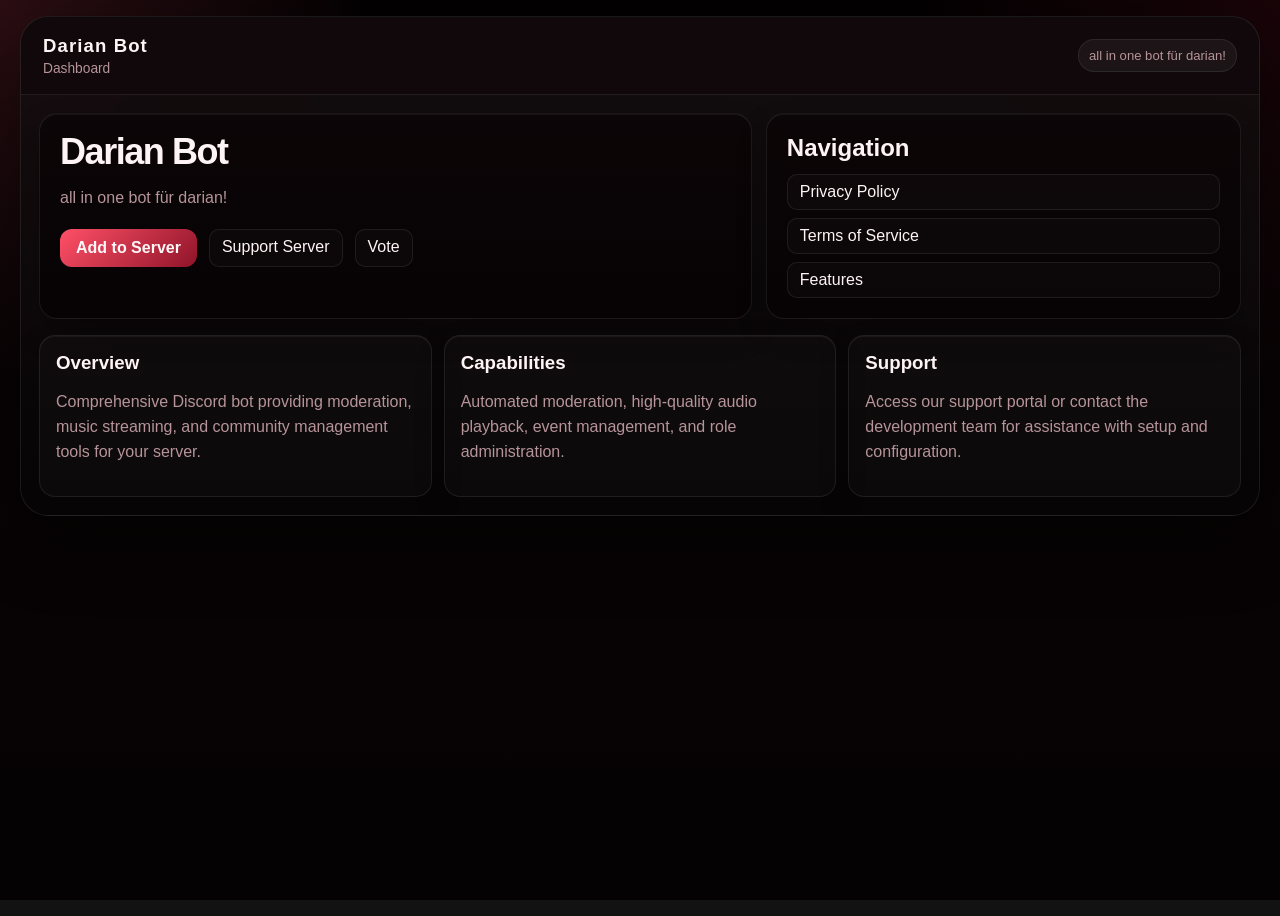
==== public/index.html @ 94a1b3d9 "Prepare static dashboard for Vercel" ====
<!doctype html>
<html lang="en">
  <head>
    <meta charset="utf-8" />
    <meta name="viewport" content="width=device-width, initial-scale=1" />
    <title>Darian Bot</title>
    <link rel="stylesheet" href="assets/dashboard.css">
  </head>
  <body>
    <div class="frame">
      <header class="topbar">
        <div class="brand">
          <strong data-cfg="brand">Darian Bot</strong>
          <span>Dashboard</span>
        </div>
        <div class="account">
          <div>
            <span data-cfg="desc">all in one bot für darian!</span>
          </div>
        </div>
      </header>
      <main class="content">
        <section class="hero">
          <div class="panel">
            <h1 data-cfg="brand">Darian Bot</h1>
            <p class="muted" data-cfg="desc">all in one bot für darian!</p>
            <div style="margin-top:18px;" class="buttons">
              <a class="primary-btn" data-link="invite">Add to Server</a>
              <a class="ghost-btn" data-link="support">Support Server</a>
              <a class="ghost-btn" data-link="vote">Vote</a>
            </div>
          </div>
          <div class="panel">
            <h2>Navigation</h2>
            <div style="margin-top:12px; display:flex; flex-direction:column; gap:8px;">
              <a class="ghost-btn" data-link="privacy">Privacy Policy</a>
              <a class="ghost-btn" data-link="tos">Terms of Service</a>
              <a class="ghost-btn" href="features.html">Features</a>
            </div>
          </div>
        </section>

        <section class="grid">
          <div class="card panel">
            <h3>Overview</h3>
            <p class="muted">Comprehensive Discord bot providing moderation, music streaming, and community management tools for your server.</p>
          </div>
          <div class="card panel">
            <h3>Capabilities</h3>
            <p class="muted">Automated moderation, high-quality audio playback, event management, and role administration.</p>
          </div>
          <div class="card panel">
            <h3>Support</h3>
            <p class="muted">Access our support portal or contact the development team for assistance with setup and configuration.</p>
          </div>
        </section>
      </main>
    </div>
    <script src="assets/dashboard.js" defer></script>
  </body>
</html>
---- public/assets/dashboard.css ----
/* Dashboard shared styles (extracted from the original FastAPI dashboard) */
:root {
  --bg: #060203;
  --panel: rgba(11, 6, 7, 0.92);
  --panel-2: rgba(7, 2, 4, 0.98);
  --line: rgba(255, 255, 255, 0.08);
  --line-strong: rgba(255, 255, 255, 0.14);
  --text: #fff4f5;
  --muted: #b69499;
  --brand: #ff5067;
  --brand-2: #8f1429;
  --shadow: 0 28px 80px rgba(0, 0, 0, 0.42);
}
* { box-sizing: border-box; }
html { color-scheme: dark; }
body { margin: 0; min-height: 100vh; color: var(--text); font-family: "Manrope", sans-serif; background:
  radial-gradient(circle at top left, rgba(255, 80, 103, 0.16), transparent 24%),
  radial-gradient(circle at top right, rgba(143, 20, 41, 0.16), transparent 24%),
  linear-gradient(180deg, #030102 0%, #080304 46%, #050203 100%);
  background-attachment: fixed;
}
::selection { background: rgba(255,80,103,0.2); }
::-webkit-scrollbar { width: 8px; height: 8px; }
::-webkit-scrollbar-thumb { background: rgba(255,255,255,0.14); border-radius: 4px; }
.frame { width: min(1240px, calc(100% - 24px)); margin: 16px auto; border: 1px solid var(--line); border-radius: 28px; overflow: hidden; background:
  linear-gradient(180deg, rgba(255,255,255,0.04), rgba(255,255,255,0.01)),
  linear-gradient(180deg, rgba(10, 4, 6, 0.9), rgba(5, 2, 3, 0.9)); box-shadow: 0 24px 70px rgba(0, 0, 0, 0.45); backdrop-filter: blur(18px) saturate(120%); }
.topbar { display:flex; justify-content:space-between; align-items:center; gap:14px; padding:18px 22px; border-bottom:1px solid var(--line); background: rgba(16,8,10,0.72); backdrop-filter: blur(12px); position: sticky; top:0; z-index:10; }
.brand { display:grid; gap:4px; }
.brand strong { font-family: "Sora", sans-serif; font-size:1.16rem; letter-spacing:0.06em; }
.brand span { color:var(--muted); font-size:0.86rem; }
.account { display:flex; gap:10px; align-items:center; padding:8px 10px; border:1px solid var(--line); border-radius:16px; background: rgba(255,255,255,0.05); }
.account img { width:40px; height:40px; border-radius:14px; object-fit:cover; border:1px solid var(--line); }
.account div { display:grid; gap:2px; }
.account span { color:var(--muted); font-size:0.82rem; }
.content { display:grid; gap:16px; padding:18px; }
.hero { display:grid; grid-template-columns: 1.2fr .8fr; gap:14px; }
.panel { border:1px solid var(--line); border-radius:18px; padding:20px; background: linear-gradient(180deg, var(--panel), var(--panel-2)); box-shadow: inset 0 1px 0 rgba(255,255,255,0.05), 0 14px 30px rgba(0,0,0,0.22); }
.panel h1, .panel h2, .panel h3 { margin:0 0 8px; font-family: "Sora", sans-serif; }
.panel h1 { font-size: clamp(1.6rem, 3vw, 2.25rem); letter-spacing:-0.04em; line-height:1; }
.muted { color:var(--muted); line-height:1.55; }
.buttons { display:flex; gap:12px; flex-wrap:wrap; }
.primary-btn { color:#fff8f9; background: linear-gradient(135deg, var(--brand), var(--brand-2)); padding:10px 16px; border-radius:12px; text-decoration:none; font-weight:700; }
.ghost-btn { color:var(--text); background: rgba(255,255,255,0.02); padding:8px 12px; border-radius:10px; text-decoration:none; border:1px solid var(--line); }
.grid { display:grid; grid-template-columns: repeat(12, 1fr); gap:12px; }
.card { grid-column: span 4; padding:16px; border-radius:16px; border:1px solid var(--line); background: rgba(255,255,255,0.02); }
.footer { text-align:center; color:var(--muted); padding:18px; }
@media (max-width: 980px) { .hero { grid-template-columns: 1fr; } .card { grid-column: span 12; } }
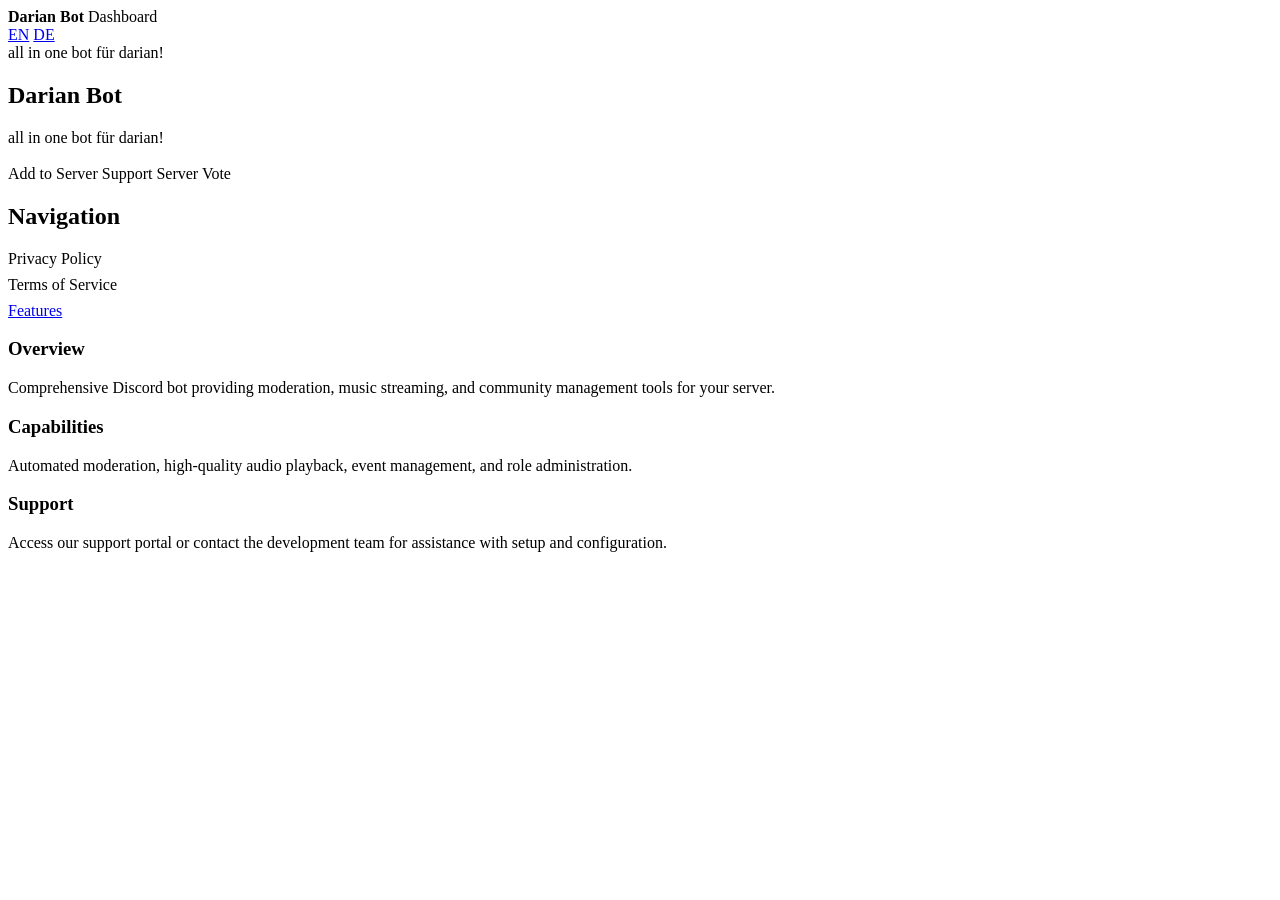
==== commit f59f759b: "Deploy: push bot changes" ====
--- a/public/index.html
+++ b/public/index.html
@@ -4,14 +4,18 @@
     <meta charset="utf-8" />
     <meta name="viewport" content="width=device-width, initial-scale=1" />
     <title>Darian Bot</title>
-    <link rel="stylesheet" href="assets/dashboard.css">
+    <link rel="stylesheet" href="/assets/dashboard.css">
   </head>
   <body>
     <div class="frame">
       <header class="topbar">
         <div class="brand">
           <strong data-cfg="brand">Darian Bot</strong>
-          <span>Dashboard</span>
+          <a class="brand-link" data-link="dashboard">Dashboard</a>
+        </div>
+        <div class="lang-switch">
+          <a id="lang-en" href="/en/">EN</a>
+          <a id="lang-de" href="/de/">DE</a>
         </div>
         <div class="account">
           <div>
@@ -56,6 +60,6 @@
         </section>
       </main>
     </div>
-    <script src="assets/dashboard.js" defer></script>
+    <script src="/assets/dashboard.js" defer></script>
   </body>
 </html>
